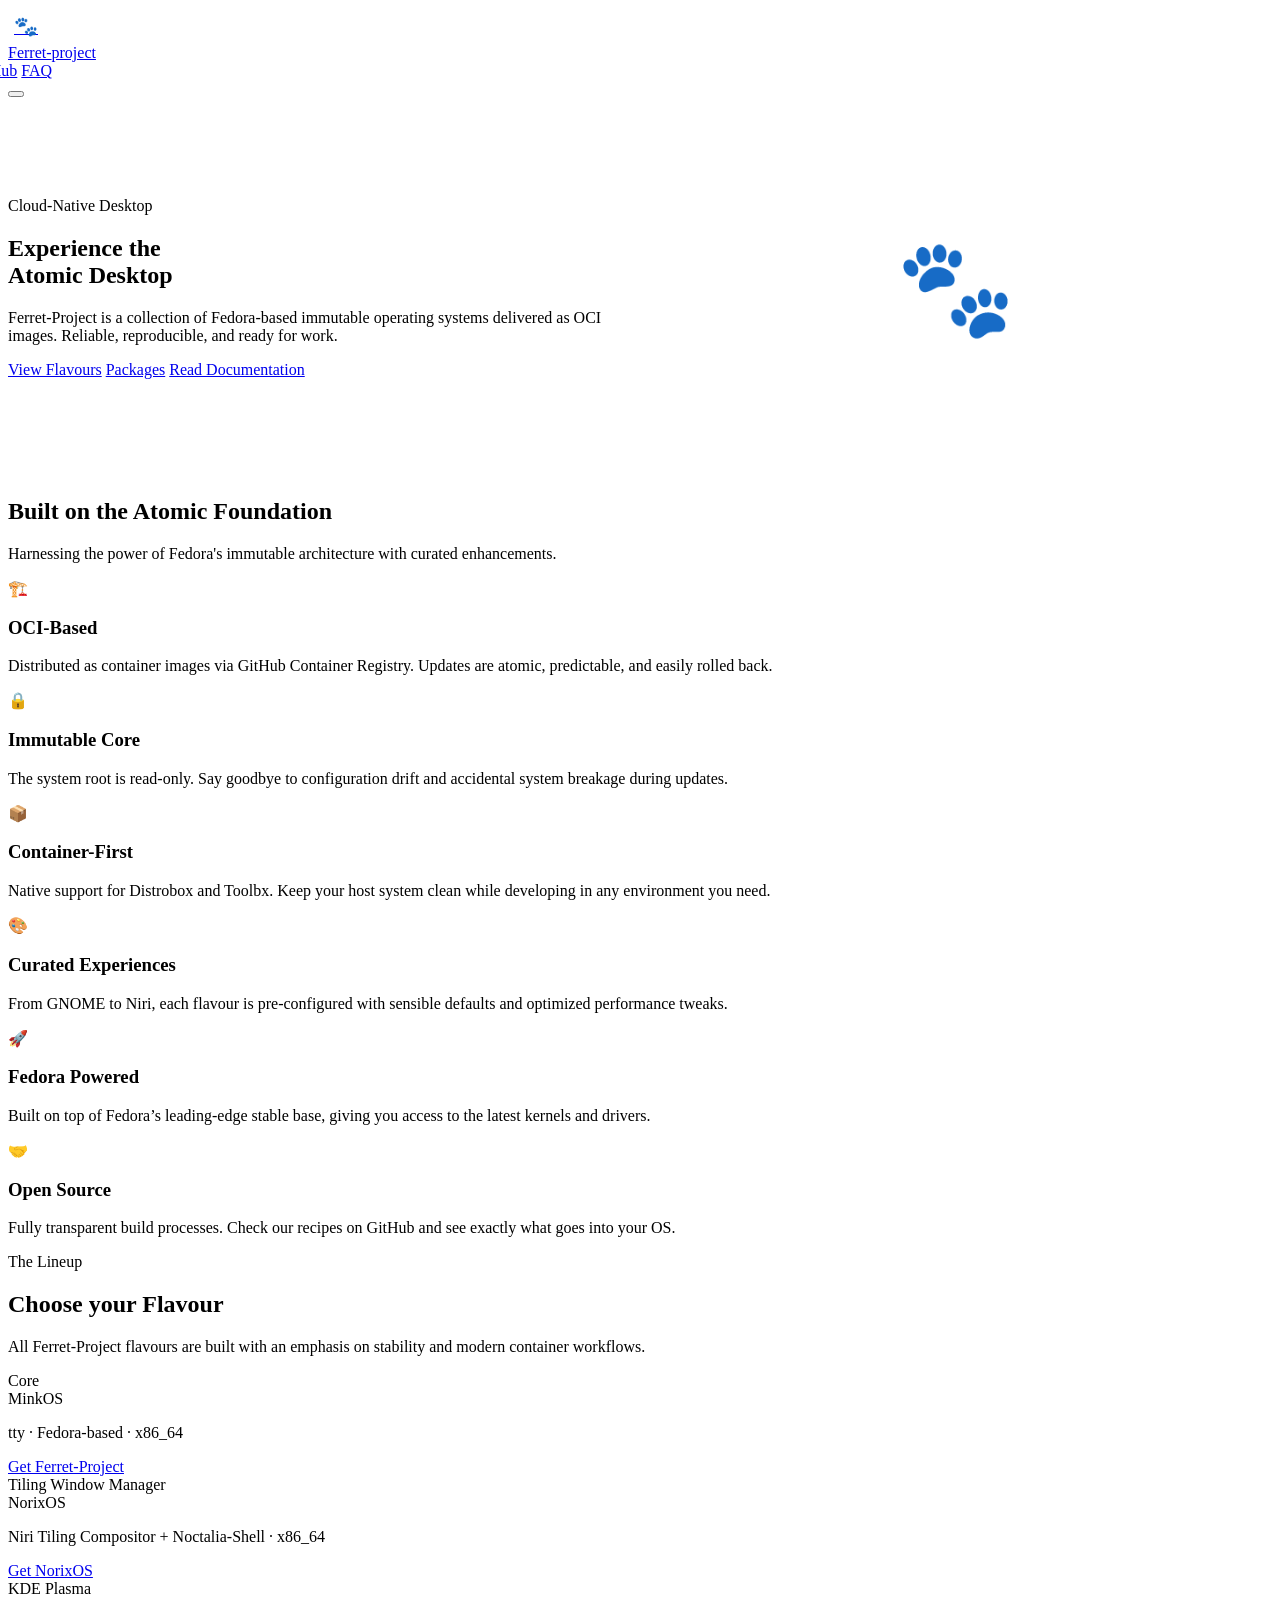
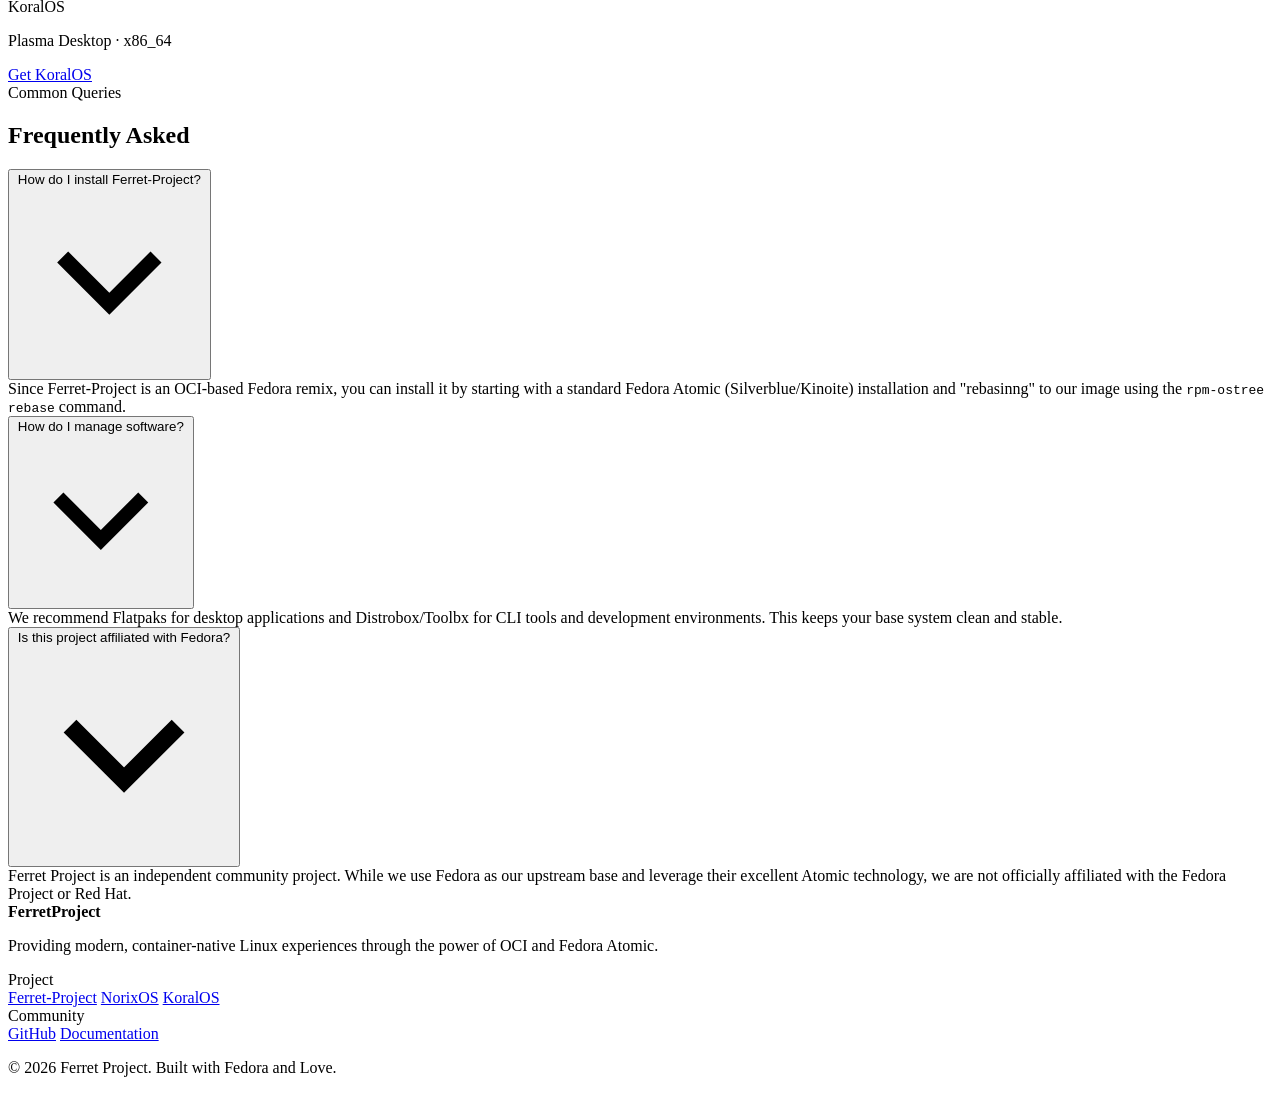
==== index.html @ 8aecdd97 "Add new HTML pages for MinkOS and NorixOS; update links in index.html" ====
<!DOCTYPE html>
<html lang="en">
<head>
<meta charset="UTF-8">
<meta name="viewport" content="width=device-width, initial-scale=1.0">
<title>Ferret-Project | The Immutable Linux Desktop</title>
<link rel="preconnect" href="https://fonts.googleapis.com">
<link rel="preconnect" href="https://fonts.gstatic.com" crossorigin>
<link href="https://fonts.googleapis.com/css2?family=Playfair+Display:ital,wght@0,700;0,900;1,700&family=Nunito:wght@300;400;500;600;700&family=JetBrains+Mono:wght@400;600&display=swap" rel="stylesheet">
<link rel="stylesheet" href="ferret.css">
<style>
  /* Demo-specific overrides */
  .demo-pill { display:inline-block; background:var(--color-accent-subtle); color:var(--color-accent); font-size:var(--font-size-xs); font-weight:700; letter-spacing:.12em; text-transform:uppercase; padding:var(--space-1) var(--space-3); border-radius:var(--radius-pill); margin-bottom:var(--space-4); }
  .ferret-emoji { font-size:2.5rem; }
  .hero__split { display:grid; grid-template-columns:1fr 1fr; gap:var(--space-12); align-items:center; }
  .hero-art { background:var(--color-bg-elevated); border:1px solid var(--color-border); border-radius:var(--radius-xl); height:380px; display:flex;align-items:center;justify-content:center;font-size:6rem; position:relative; overflow:hidden; }
  .hero-art::before { content:''; position:absolute;inset:0; background:radial-gradient(ellipse at 60% 40%, var(--color-accent-glow) 0%, transparent 70%); }
  @media(max-width:768px){ .hero__split{grid-template-columns:1fr;} .hero-art{height:200px;font-size:4rem;} }
</style>
</head>
<body class="page-body">

<!-- NAVBAR -->
<nav class="navbar" id="navbar">
  <div class="navbar__inner">
    <a href="#" class="navbar__brand">
      <div style="width:36px;height:36px;background:var(--color-accent-subtle);border:1px solid var(--color-border-strong);border-radius:var(--radius-sm);display:flex;align-items:center;justify-content:center;font-size:1.2rem;">🐾</div>
      <span class="navbar__wordmark">Ferret-<span>project</span></span>
    </a>

    <div class="navbar__nav" style="margin: 0px 0px 0px -200px">
      <a href="#" class="navbar__link navbar__link--active">Home</a>
      <a href="#features" class="navbar__link">Features</a>
      <a href="#flavours" class="navbar__link">Flavours</a>
      <a href="https://github.com/ferret-project" target="_blank" class="navbar__link">GitHub</a>
      <a href="#faq" class="navbar__link">FAQ</a>
    </div>

    <div class="navbar__actions">
      <button class="navbar__hamburger" aria-label="Menu">
        <span class="navbar__hamburger-line"></span>
        <span class="navbar__hamburger-line (text-dark)"></span>
        <span class="navbar__hamburger-line"></span>
      </button>
    </div>
  </div>
</nav>

<!-- HERO -->
<section class="hero">
  <div class="hero__bg"></div>
  <div class="container">
    <div class="hero__split">
      <div class="hero__content animate-fade-in">
        <div class="hero__eyebrow">Cloud-Native Desktop</div>
        <h1 class="hero__title">Experience the<br><span class="hero__title-accent">Atomic Desktop</span></h1>
        <p class="hero__subtitle">Ferret-Project is a collection of Fedora-based immutable operating systems delivered as OCI images. Reliable, reproducible, and ready for work.</p>
        <div class="hero__actions">
          <a href="#flavours" class="btn btn--secondary btn--lg btn--pill">View Flavours</a>
          <a href="https://ferret-project.github.io/packages.html" class="btn btn--secondary btn--lg btn--pill">Packages</a>
          <a href="https://ferret-project.github.io/" class="btn btn--secondary btn--lg btn--pill">Read Documentation</a>
        </div>
      </div>
      <div class="hero-art animate-fade-in delay-2">
        <span style="position:relative;z-index:1;">🐾</span>
      </div>
    </div>
  </div>
</section>

<!-- FEATURES -->
<section class="section features" id="features">
  <div class="container">
    <div class="section-header section-header--center section-header--narrow">
      <h2 class="section-title">Built on the Atomic Foundation</h2>
      <p class="section-description">Harnessing the power of Fedora's immutable architecture with curated enhancements.</p>
    </div>

    <div class="grid grid--3">
      <div class="feature-card">
        <div class="feature-card__icon">🏗️</div>
        <h3 class="feature-card__title">OCI-Based</h3>
        <p class="feature-card__description">Distributed as container images via GitHub Container Registry. Updates are atomic, predictable, and easily rolled back.</p>
      </div>
      <div class="feature-card">
        <div class="feature-card__icon">🔒</div>
        <h3 class="feature-card__title">Immutable Core</h3>
        <p class="feature-card__description">The system root is read-only. Say goodbye to configuration drift and accidental system breakage during updates.</p>
      </div>
      <div class="feature-card">
        <div class="feature-card__icon">📦</div>
        <h3 class="feature-card__title">Container-First</h3>
        <p class="feature-card__description">Native support for Distrobox and Toolbx. Keep your host system clean while developing in any environment you need.</p>
      </div>
      <div class="feature-card">
        <div class="feature-card__icon">🎨</div>
        <h3 class="feature-card__title">Curated Experiences</h3>
        <p class="feature-card__description">From GNOME to Niri, each flavour is pre-configured with sensible defaults and optimized performance tweaks.</p>
      </div>
      <div class="feature-card">
        <div class="feature-card__icon">🚀</div>
        <h3 class="feature-card__title">Fedora Powered</h3>
        <p class="feature-card__description">Built on top of Fedora’s leading-edge stable base, giving you access to the latest kernels and drivers.</p>
      </div>
      <div class="feature-card">
        <div class="feature-card__icon">🤝</div>
        <h3 class="feature-card__title">Open Source</h3>
        <p class="feature-card__description">Fully transparent build processes. Check our recipes on GitHub and see exactly what goes into your OS.</p>
      </div>
    </div>
  </div>
</section>

<!-- DOWNLOAD -->
<section class="section section--tinted download" id="flavours">
  <div class="container">
    <div class="section-header section-header--center">
      <span class="section-eyebrow">The Lineup</span>
      <h2 class="section-title">Choose your Flavour</h2>
      <p class="section-description" style="max-width: 120ch;">All Ferret-Project flavours are built with an emphasis on stability and modern container workflows.</p>
    </div>

    <div class="download__options">
      <div class="download-card">
        <span class="download-card__label">Core</span>
        <div class="download-card__name">MinkOS</div>
        <p class="download-card__meta">tty · Fedora-based · x86_64</p>
        <a href="./minkos.html" class="btn btn--primary btn--pill">Get Ferret-Project</a>
      </div>
      <div class="download-card">
        <span class="download-card__label">Tiling Window Manager</span>
        <div class="download-card__name">NorixOS</div>
        <p class="download-card__meta">Niri Tiling Compositor + Noctalia-Shell · x86_64</p>
        <a href="./norixos.html" class="btn btn--primary btn--pill">Get NorixOS</a>
      </div>
      <div class="download-card">
        <span class="download-card__label">KDE Plasma</span>
        <div class="download-card__name">KoralOS</div>
        <p class="download-card__meta">Plasma Desktop · x86_64</p>
        <a href="./koralos.html" class="btn btn--primary btn--pill">Get KoralOS</a>
      </div>
    </div>
  </div>
</section>

<!-- FAQ -->
<section class="section faq" id="faq">
  <div class="container">
    <div class="section-header section-header--center">
      <span class="section-eyebrow">Common Queries</span>
      <h2 class="section-title">Frequently Asked</h2>
    </div>
    <div class="faq__list">
      <div class="accordion-item accordion-item--open">
        <button class="accordion-trigger">
          How do I install Ferret-Project?
          <svg class="accordion-chevron" viewBox="0 0 24 24" fill="none" stroke="currentColor" stroke-width="2"><polyline points="6 9 12 15 18 9"/></svg>
        </button>
        <div class="accordion-content">
          <div class="accordion-body">Since Ferret-Project is an OCI-based Fedora remix, you can install it by starting with a standard Fedora Atomic (Silverblue/Kinoite) installation and "rebasinng" to our image using the <code>rpm-ostree rebase</code> command.</div>
        </div>
      </div>
      <div class="accordion-item">
        <button class="accordion-trigger">
          How do I manage software?
          <svg class="accordion-chevron" viewBox="0 0 24 24" fill="none" stroke="currentColor" stroke-width="2"><polyline points="6 9 12 15 18 9"/></svg>
        </button>
        <div class="accordion-content">
          <div class="accordion-body">We recommend Flatpaks for desktop applications and Distrobox/Toolbx for CLI tools and development environments. This keeps your base system clean and stable.</div>
        </div>
      </div>
      <div class="accordion-item">
        <button class="accordion-trigger">
          Is this project affiliated with Fedora?
          <svg class="accordion-chevron" viewBox="0 0 24 24" fill="none" stroke="currentColor" stroke-width="2"><polyline points="6 9 12 15 18 9"/></svg>
        </button>
        <div class="accordion-content">
          <div class="accordion-body">Ferret Project is an independent community project. While we use Fedora as our upstream base and leverage their excellent Atomic technology, we are not officially affiliated with the Fedora Project or Red Hat.</div>
        </div>
      </div>
    </div>
  </div>
</section>

<!-- FOOTER -->
<footer class="footer">
  <div class="container">
    <div class="footer__grid">
      <div class="footer__brand">
        <div class="navbar__wordmark" style="font-family:var(--font-display);font-size:var(--font-size-xl);font-weight:700;margin-bottom:var(--space-3);">Ferret<span style="color:var(--color-accent);">Project</span></div>
        <p>Providing modern, container-native Linux experiences through the power of OCI and Fedora Atomic.</p>
      </div>
      <div>
        <div class="footer__col-title">Project</div>
        <div class="footer__links">
          <a href="https://github.com/ferret-project/Ferret-Project" class="footer__link">Ferret-Project</a>
          <a href="https://github.com/ferret-project/norixos" class="footer__link">NorixOS</a>
          <a href="https://github.com/ferret-project/koralos" class="footer__link">KoralOS</a>
        </div>
      </div>
      <div>
        <div class="footer__col-title">Community</div>
        <div class="footer__links">
          <a href="https://github.com/ferret-project" class="footer__link">GitHub</a>
          <a href="https://ferret-project.github.io/" class="footer__link">Documentation</a>
        </div>
      </div>
    </div>

    <div class="footer__bottom">
      <p class="footer__legal">© 2026 Ferret Project. Built with Fedora and Love.</p>
    </div>
  </div>
</footer>

<script>
  //navbar button color change
  const navLinks = document.querySelectorAll('.navbar__link');
  navLinks.forEach(link => {
    link.addEventListener('click', () => {
      navLinks.forEach(l => l.classList.remove('navbar__link--active'));
      link.classList.add('navbar__link--active');
    });
  });
  // Navbar scroll effect
  const navbar = document.getElementById('navbar');
  window.addEventListener('scroll', () => {
    navbar.classList.toggle('navbar--scrolled', window.scrollY > 20);
  });

  // Accordion
  document.querySelectorAll('.accordion-trigger').forEach(trigger => {
    trigger.addEventListener('click', () => {
      const item = trigger.closest('.accordion-item');
      const isOpen = item.classList.contains('accordion-item--open');
      document.querySelectorAll('.accordion-item').forEach(i => i.classList.remove('accordion-item--open'));
      if (!isOpen) item.classList.add('accordion-item--open');
    });
  });
</script>
</body>
</html>
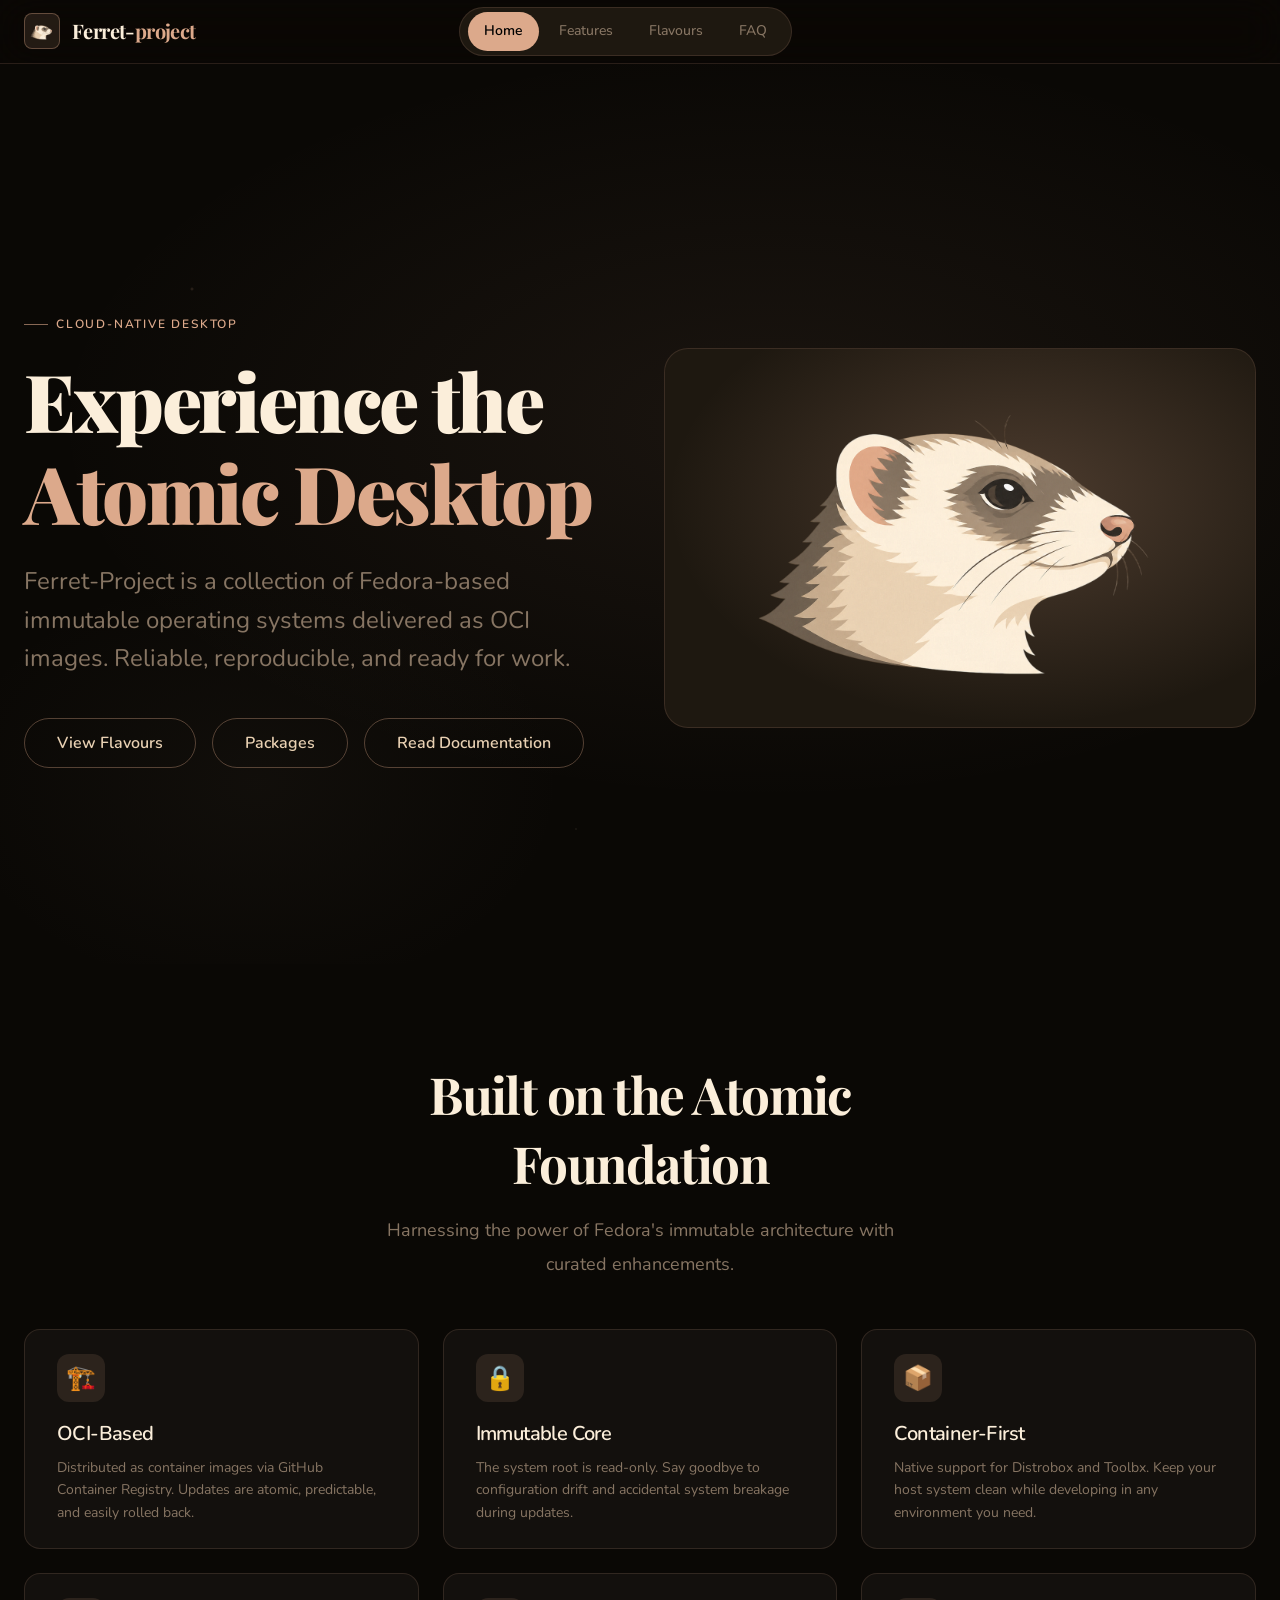
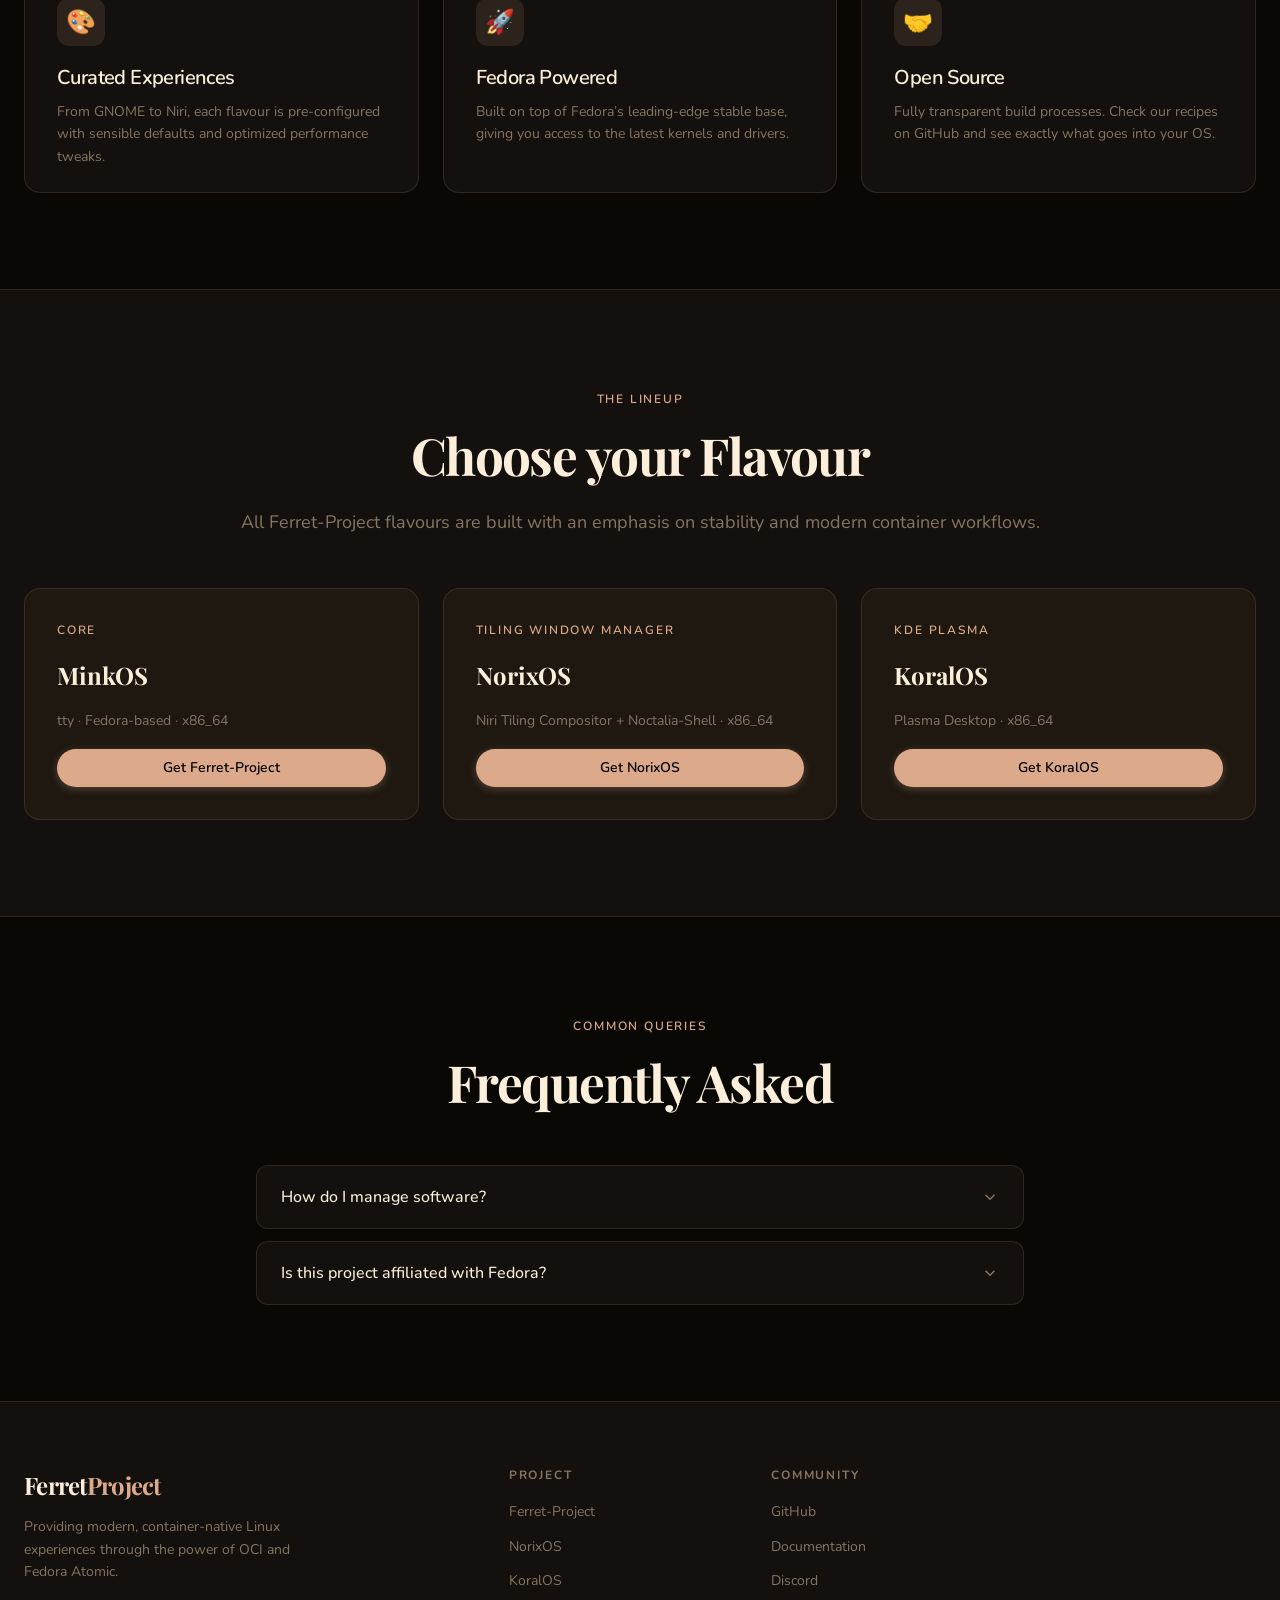
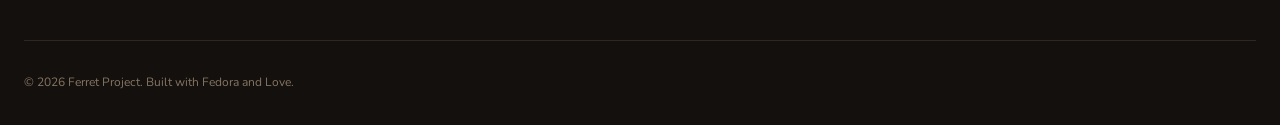
==== commit 5ffce894: "Merge pull request #12 from taktojakuba/main Rebrand to fretka theme and change file structure" ====
--- a/index.html
+++ b/index.html
@@ -3,8 +3,9 @@
 <head>
 <meta charset="UTF-8">
 <meta name="viewport" content="width=device-width, initial-scale=1.0">
-<title>Ferret-Project | The Immutable Linux Desktop</title>
+<title>Ferret-Project | The Immutable Linux Distribution</title>
 <link rel="preconnect" href="https://fonts.googleapis.com">
+<link rel="icon" href="./assets/ferret-icon.png">
 <link rel="preconnect" href="https://fonts.gstatic.com" crossorigin>
 <link href="https://fonts.googleapis.com/css2?family=Playfair+Display:ital,wght@0,700;0,900;1,700&family=Nunito:wght@300;400;500;600;700&family=JetBrains+Mono:wght@400;600&display=swap" rel="stylesheet">
 <link rel="stylesheet" href="ferret.css">
@@ -24,7 +25,7 @@
 <nav class="navbar" id="navbar">
   <div class="navbar__inner">
     <a href="#" class="navbar__brand">
-      <div style="width:36px;height:36px;background:var(--color-accent-subtle);border:1px solid var(--color-border-strong);border-radius:var(--radius-sm);display:flex;align-items:center;justify-content:center;font-size:1.2rem;">🐾</div>
+      <div style="width:36px;height:36px;background:var(--color-accent-subtle);border:1px solid var(--color-border-strong);border-radius:var(--radius-sm);display:flex;align-items:center;justify-content:center;font-size:1.2rem;"><img src="./assets/ferret-icon.png"></div>
       <span class="navbar__wordmark">Ferret-<span>project</span></span>
     </a>
 
@@ -32,7 +33,6 @@
       <a href="#" class="navbar__link navbar__link--active">Home</a>
       <a href="#features" class="navbar__link">Features</a>
       <a href="#flavours" class="navbar__link">Flavours</a>
-      <a href="https://github.com/ferret-project" target="_blank" class="navbar__link">GitHub</a>
       <a href="#faq" class="navbar__link">FAQ</a>
     </div>
 
@@ -57,12 +57,12 @@
         <p class="hero__subtitle">Ferret-Project is a collection of Fedora-based immutable operating systems delivered as OCI images. Reliable, reproducible, and ready for work.</p>
         <div class="hero__actions">
           <a href="#flavours" class="btn btn--secondary btn--lg btn--pill">View Flavours</a>
-          <a href="https://ferret-project.github.io/packages.html" class="btn btn--secondary btn--lg btn--pill">Packages</a>
+          <a href="./packages.html" class="btn btn--secondary btn--lg btn--pill">Packages</a>
           <a href="https://ferret-project.github.io/" class="btn btn--secondary btn--lg btn--pill">Read Documentation</a>
         </div>
       </div>
       <div class="hero-art animate-fade-in delay-2">
-        <span style="position:relative;z-index:1;">🐾</span>
+        <span style="position:relative;z-index:1;"><img src="./assets/ferret-icon.png"></span>
       </div>
     </div>
   </div>
@@ -151,15 +151,6 @@
       <h2 class="section-title">Frequently Asked</h2>
     </div>
     <div class="faq__list">
-      <div class="accordion-item accordion-item--open">
-        <button class="accordion-trigger">
-          How do I install Ferret-Project?
-          <svg class="accordion-chevron" viewBox="0 0 24 24" fill="none" stroke="currentColor" stroke-width="2"><polyline points="6 9 12 15 18 9"/></svg>
-        </button>
-        <div class="accordion-content">
-          <div class="accordion-body">Since Ferret-Project is an OCI-based Fedora remix, you can install it by starting with a standard Fedora Atomic (Silverblue/Kinoite) installation and "rebasinng" to our image using the <code>rpm-ostree rebase</code> command.</div>
-        </div>
-      </div>
       <div class="accordion-item">
         <button class="accordion-trigger">
           How do I manage software?
@@ -203,6 +194,7 @@
         <div class="footer__links">
           <a href="https://github.com/ferret-project" class="footer__link">GitHub</a>
           <a href="https://ferret-project.github.io/" class="footer__link">Documentation</a>
+          <a href="https://discord.gg/PDUjxeUV3J" class="footer__link">Discord</a>
         </div>
       </div>
     </div>
--- a/ferret.css
+++ b/ferret.css
@@ -0,0 +1,1676 @@
+/* ============================================================
+   FERRET PROJECT — Design System CSS
+   Inspired by GNOME Adwaita + Material Design
+   Ferret-themed Linux distro website stylesheet
+   ============================================================ */
+
+/* ============================================================
+   1. CSS CUSTOM PROPERTIES (DESIGN TOKENS)
+   ============================================================ */
+
+:root {
+  /* --- Color Palette --- */
+  --color-fur-dark:       #DCA98B;   /* warm tan — primary accent */
+  --color-midnight:       #000000;   /* pure black — deep bg */
+  --color-pelt:           #877563;   /* mid brown — secondary text / muted */
+  --color-fur-light:      #E9D1B3;   /* pale cream — surface highlight */
+  --color-cream:          #FBEEDA;   /* near-white — lightest bg / text on dark */
+
+  /* Semantic color mapping */
+  --color-bg-base:        #0a0805;   /* slightly off-black for warmer feel */
+  --color-bg-surface:     #13100d;   /* card / panel background */
+  --color-bg-elevated:    #1e1810;   /* elevated components */
+  --color-bg-overlay:     rgba(220, 169, 139, 0.06); /* subtle tinted overlay */
+
+  --color-border:         rgba(220, 169, 139, 0.15);
+  --color-border-strong:  rgba(220, 169, 139, 0.35);
+  --color-border-focus:   var(--color-fur-dark);
+
+  --color-text-primary:   var(--color-cream);
+  --color-text-secondary: var(--color-fur-light);
+  --color-text-muted:     var(--color-pelt);
+  --color-text-accent:    var(--color-fur-dark);
+  --color-text-on-accent: var(--color-midnight);
+
+  --color-accent:         var(--color-fur-dark);
+  --color-accent-hover:   #e8b896;
+  --color-accent-active:  #c8946f;
+  --color-accent-subtle:  rgba(220, 169, 139, 0.12);
+  --color-accent-glow:    rgba(220, 169, 139, 0.25);
+
+  --color-success:        #7ecb8f;
+  --color-warning:        #e5b55a;
+  --color-error:          #e57373;
+  --color-info:           #7eb5e5;
+
+  /* --- Typography --- */
+  --font-display:   'Playfair Display', 'Georgia', serif;
+  --font-body:      'Nunito', 'Segoe UI', sans-serif;
+  --font-mono:      'JetBrains Mono', 'Fira Code', 'Cascadia Code', monospace;
+  --font-ui:        'Nunito', 'Segoe UI', sans-serif;
+
+  --font-size-xs:   0.75rem;    /* 12px */
+  --font-size-sm:   0.875rem;   /* 14px */
+  --font-size-base: 1rem;       /* 16px */
+  --font-size-md:   1.125rem;   /* 18px */
+  --font-size-lg:   1.25rem;    /* 20px */
+  --font-size-xl:   1.5rem;     /* 24px */
+  --font-size-2xl:  2rem;       /* 32px */
+  --font-size-3xl:  2.75rem;    /* 44px */
+  --font-size-4xl:  3.75rem;    /* 60px */
+  --font-size-5xl:  5rem;       /* 80px */
+
+  --font-weight-light:   300;
+  --font-weight-regular: 400;
+  --font-weight-medium:  500;
+  --font-weight-semibold:600;
+  --font-weight-bold:    700;
+  --font-weight-black:   900;
+
+  --line-height-tight:  1.15;
+  --line-height-snug:   1.35;
+  --line-height-base:   1.6;
+  --line-height-loose:  1.85;
+
+  --letter-spacing-tight: -0.03em;
+  --letter-spacing-base:   0em;
+  --letter-spacing-wide:   0.05em;
+  --letter-spacing-wider:  0.1em;
+  --letter-spacing-caps:   0.15em;
+
+  /* --- Border Radius --- */
+  --radius-none:   0px;
+  --radius-xs:     4px;
+  --radius-sm:     8px;
+  --radius-md:     12px;
+  --radius-lg:     16px;
+  --radius-xl:     24px;
+  --radius-2xl:    32px;
+  --radius-pill:   9999px;
+  --radius-circle: 50%;
+
+  /* Adwaita-inspired component radius */
+  --radius-card:    var(--radius-lg);
+  --radius-button:  var(--radius-md);
+  --radius-input:   var(--radius-md);
+  --radius-badge:   var(--radius-pill);
+  --radius-chip:    var(--radius-sm);
+  --radius-dialog:  var(--radius-xl);
+  --radius-tooltip: var(--radius-sm);
+
+  /* --- Spacing Scale --- */
+  --space-1:   0.25rem;   /* 4px */
+  --space-2:   0.5rem;    /* 8px */
+  --space-3:   0.75rem;   /* 12px */
+  --space-4:   1rem;      /* 16px */
+  --space-5:   1.25rem;   /* 20px */
+  --space-6:   1.5rem;    /* 24px */
+  --space-8:   2rem;      /* 32px */
+  --space-10:  2.5rem;    /* 40px */
+  --space-12:  3rem;      /* 48px */
+  --space-16:  4rem;      /* 64px */
+  --space-20:  5rem;      /* 80px */
+  --space-24:  6rem;      /* 96px */
+  --space-32:  8rem;      /* 128px */
+  --space-40: 10rem;      /* 160px */
+
+  /* --- Shadows (Material-ish, warm-tinted) --- */
+  --shadow-sm:   0 1px 3px rgba(0,0,0,0.4), 0 1px 2px rgba(0,0,0,0.3);
+  --shadow-md:   0 4px 12px rgba(0,0,0,0.5), 0 2px 4px rgba(0,0,0,0.3);
+  --shadow-lg:   0 8px 24px rgba(0,0,0,0.6), 0 4px 8px rgba(0,0,0,0.3);
+  --shadow-xl:   0 16px 48px rgba(0,0,0,0.7), 0 8px 16px rgba(0,0,0,0.4);
+  --shadow-glow: 0 0 24px var(--color-accent-glow), 0 0 8px rgba(220,169,139,0.15);
+  --shadow-card: 0 2px 8px rgba(0,0,0,0.4), 0 0 0 1px var(--color-border);
+
+  /* --- Transitions --- */
+  --transition-fast:   100ms ease;
+  --transition-base:   200ms ease;
+  --transition-slow:   350ms ease;
+  --transition-spring: 400ms cubic-bezier(0.34, 1.56, 0.64, 1);
+
+  /* --- Layout --- */
+  --container-xs:   480px;
+  --container-sm:   640px;
+  --container-md:   768px;
+  --container-lg:   1024px;
+  --container-xl:   1280px;
+  --container-2xl:  1440px;
+  --container-full: 100%;
+
+  --nav-height:     64px;
+  --sidebar-width:  260px;
+  --section-gap:    var(--space-24);
+  --content-gap:    var(--space-16);
+
+  /* --- Z-index layers --- */
+  --z-below:    -1;
+  --z-base:      0;
+  --z-raised:    10;
+  --z-dropdown:  100;
+  --z-sticky:    200;
+  --z-overlay:   300;
+  --z-modal:     400;
+  --z-toast:     500;
+  --z-tooltip:   600;
+}
+
+
+/* ============================================================
+   2. RESET & BASE
+   ============================================================ */
+
+*, *::before, *::after {
+  box-sizing: border-box;
+  margin: 0;
+  padding: 0;
+}
+
+html {
+  scroll-behavior: smooth;
+  font-size: 16px;
+  -webkit-text-size-adjust: 100%;
+}
+
+body {
+  font-family: var(--font-body);
+  font-size: var(--font-size-base);
+  font-weight: var(--font-weight-regular);
+  line-height: var(--line-height-base);
+  color: var(--color-text-primary);
+  background-color: var(--color-bg-base);
+  -webkit-font-smoothing: antialiased;
+  -moz-osx-font-smoothing: grayscale;
+  overflow-x: hidden;
+}
+
+img, video, svg {
+  display: block;
+  max-width: 100%;
+}
+
+a {
+  color: var(--color-accent);
+  text-decoration: none;
+  transition: color var(--transition-base);
+}
+a:hover { color: var(--color-accent-hover); }
+
+button, input, select, textarea {
+  font-family: inherit;
+  font-size: inherit;
+}
+
+ul, ol { list-style: none; }
+
+h1, h2, h3, h4, h5, h6 {
+  font-family: var(--font-display);
+  font-weight: var(--font-weight-bold);
+  line-height: var(--line-height-tight);
+  letter-spacing: var(--letter-spacing-tight);
+  color: var(--color-text-primary);
+}
+
+code, pre, kbd, samp {
+  font-family: var(--font-mono);
+}
+
+::selection {
+  background: var(--color-accent-subtle);
+  color: var(--color-fur-light);
+}
+
+:focus-visible {
+  outline: 2px solid var(--color-border-focus);
+  outline-offset: 3px;
+  border-radius: var(--radius-xs);
+}
+
+
+/* ============================================================
+   3. LAYOUT — CONTAINER & GRID
+   ============================================================ */
+
+/* Container */
+.container {
+  width: 100%;
+  max-width: var(--container-xl);
+  margin-inline: auto;
+  padding-inline: var(--space-6);
+}
+.container--sm  { max-width: var(--container-sm); }
+.container--md  { max-width: var(--container-md); }
+.container--lg  { max-width: var(--container-lg); }
+.container--2xl { max-width: var(--container-2xl); }
+.container--full { max-width: var(--container-full); }
+
+/* Grid utility */
+.grid {
+  display: grid;
+  gap: var(--space-6);
+}
+.grid--2 { grid-template-columns: repeat(2, 1fr); }
+.grid--3 { grid-template-columns: repeat(3, 1fr); }
+.grid--4 { grid-template-columns: repeat(4, 1fr); }
+.grid--auto-sm { grid-template-columns: repeat(auto-fill, minmax(240px, 1fr)); }
+.grid--auto-md { grid-template-columns: repeat(auto-fill, minmax(320px, 1fr)); }
+.grid--auto-lg { grid-template-columns: repeat(auto-fill, minmax(400px, 1fr)); }
+
+/* Flex utility */
+.flex         { display: flex; }
+.flex--center { display: flex; align-items: center; justify-content: center; }
+.flex--between{ display: flex; align-items: center; justify-content: space-between; }
+.flex--col    { display: flex; flex-direction: column; }
+.flex--gap    { gap: var(--space-4); }
+.flex--wrap   { flex-wrap: wrap; }
+
+
+/* ============================================================
+   4. NAVIGATION BAR
+   Adwaita-style: clean, translucent, pill-nav
+   ============================================================ */
+
+.navbar {
+  position: fixed;
+  top: 0;
+  left: 0;
+  right: 0;
+  z-index: var(--z-sticky);
+  height: var(--nav-height);
+
+  display: flex;
+  align-items: center;
+
+  background: rgba(10, 8, 5, 0.72);
+  backdrop-filter: blur(20px) saturate(160%);
+  -webkit-backdrop-filter: blur(20px) saturate(160%);
+  border-bottom: 1px solid var(--color-border);
+
+  transition: background var(--transition-slow), box-shadow var(--transition-slow);
+}
+
+.navbar--scrolled {
+  background: rgba(10, 8, 5, 0.92);
+  box-shadow: var(--shadow-md);
+}
+
+.navbar__inner {
+  width: 100%;
+  max-width: var(--container-xl);
+  margin-inline: auto;
+  padding-inline: var(--space-6);
+  display: flex;
+  align-items: center;
+  justify-content: space-between;
+  gap: var(--space-6);
+}
+
+/* Logo / Wordmark */
+.navbar__brand {
+  display: flex;
+  align-items: center;
+  gap: var(--space-3);
+  text-decoration: none;
+  flex-shrink: 0;
+}
+
+.navbar__logo {
+  width: 36px;
+  height: 36px;
+  border-radius: var(--radius-sm);
+  object-fit: contain;
+}
+
+.navbar__wordmark {
+  font-family: var(--font-display);
+  font-size: var(--font-size-lg);
+  font-weight: var(--font-weight-bold);
+  color: var(--color-text-primary);
+  letter-spacing: var(--letter-spacing-tight);
+  transition: color var(--transition-base);
+}
+.navbar__wordmark span {
+  color: var(--color-accent);
+}
+.navbar__brand:hover .navbar__wordmark {
+  color: var(--color-fur-light);
+}
+
+/* Navigation links — pill cluster (Adwaita-inspired) */
+.navbar__nav {
+  display: flex;
+  align-items: center;
+  gap: var(--space-1);
+
+  background: var(--color-bg-elevated);
+  border: 1px solid var(--color-border);
+  border-radius: var(--radius-pill);
+  padding: var(--space-1) var(--space-2);
+}
+
+.navbar__link {
+  font-family: var(--font-ui);
+  font-size: var(--font-size-sm);
+  font-weight: var(--font-weight-medium);
+  color: var(--color-text-muted);
+  text-decoration: none;
+  padding: var(--space-2) var(--space-4);
+  border-radius: var(--radius-pill);
+  transition: color var(--transition-base), background var(--transition-base);
+  white-space: nowrap;
+}
+
+.navbar__link:hover {
+  color: var(--color-text-secondary);
+  background: var(--color-bg-overlay);
+}
+
+.navbar__link--active,
+.navbar__link[aria-current="page"] {
+  color: var(--color-text-on-accent);
+  background: var(--color-accent);
+  font-weight: var(--font-weight-semibold);
+}
+.navbar__link--active:hover {
+  background: var(--color-accent-hover);
+  color: var(--color-midnight);
+}
+
+/* Navbar actions */
+.navbar__actions {
+  display: flex;
+  align-items: center;
+  gap: var(--space-3);
+  flex-shrink: 0;
+}
+
+/* Mobile hamburger */
+.navbar__hamburger {
+  display: none;
+  flex-direction: column;
+  gap: 5px;
+  cursor: pointer;
+  padding: var(--space-2);
+  border-radius: var(--radius-sm);
+  background: transparent;
+  border: none;
+  transition: background var(--transition-base);
+}
+.navbar__hamburger:hover { background: var(--color-bg-overlay); }
+
+.navbar__hamburger-line {
+  width: 22px;
+  height: 2px;
+  background: var(--color-text-secondary);
+  border-radius: var(--radius-pill);
+  transition: transform var(--transition-base), opacity var(--transition-base);
+}
+
+/* Mobile nav drawer */
+.navbar__drawer {
+  display: none;
+  position: fixed;
+  top: var(--nav-height);
+  left: 0;
+  right: 0;
+  background: rgba(13, 10, 7, 0.97);
+  backdrop-filter: blur(20px);
+  border-bottom: 1px solid var(--color-border);
+  padding: var(--space-4) var(--space-6);
+  flex-direction: column;
+  gap: var(--space-2);
+  z-index: var(--z-dropdown);
+}
+.navbar__drawer--open { display: flex; }
+
+.navbar__drawer-link {
+  font-size: var(--font-size-base);
+  font-weight: var(--font-weight-medium);
+  color: var(--color-text-muted);
+  padding: var(--space-3) var(--space-4);
+  border-radius: var(--radius-md);
+  transition: color var(--transition-base), background var(--transition-base);
+}
+.navbar__drawer-link:hover {
+  color: var(--color-text-primary);
+  background: var(--color-bg-overlay);
+}
+
+
+/* ============================================================
+   5. SECTIONS — PAGE STRUCTURE
+   ============================================================ */
+
+/* Body offset for fixed nav */
+.page-body {
+  padding-top: var(--nav-height);
+}
+
+/* Generic section base */
+.section {
+  padding-block: var(--section-gap);
+}
+.section--sm { padding-block: var(--space-12); }
+.section--lg { padding-block: var(--space-32); }
+.section--xl { padding-block: var(--space-40); }
+
+/* Section with subtle tint */
+.section--tinted {
+  background: var(--color-bg-surface);
+  border-top: 1px solid var(--color-border);
+  border-bottom: 1px solid var(--color-border);
+}
+
+/* Section with gradient */
+.section--gradient {
+  background: linear-gradient(
+    180deg,
+    var(--color-bg-base) 0%,
+    var(--color-bg-surface) 50%,
+    var(--color-bg-base) 100%
+  );
+}
+
+/* --- HERO SECTION --- */
+.hero {
+  position: relative;
+  min-height: 100svh;
+  display: flex;
+  align-items: center;
+  overflow: hidden;
+  padding-block: var(--space-32) var(--space-20);
+}
+
+.hero__bg {
+  position: absolute;
+  inset: 0;
+  z-index: var(--z-below);
+  background:
+    radial-gradient(ellipse 80% 60% at 60% 40%, rgba(220,169,139,0.08) 0%, transparent 70%),
+    radial-gradient(ellipse 40% 40% at 20% 80%, rgba(135,117,99,0.06) 0%, transparent 60%),
+    var(--color-bg-base);
+}
+
+/* Decorative ferret pawprint scatter (use with ::before/::after or JS) */
+.hero__bg::after {
+  content: '';
+  position: absolute;
+  inset: 0;
+  background-image:
+    radial-gradient(circle 2px at 15% 25%, rgba(220,169,139,0.2) 0%, transparent 100%),
+    radial-gradient(circle 1px at 75% 65%, rgba(220,169,139,0.15) 0%, transparent 100%),
+    radial-gradient(circle 1.5px at 45% 85%, rgba(135,117,99,0.2) 0%, transparent 100%);
+  pointer-events: none;
+}
+
+.hero__content {
+  position: relative;
+  z-index: var(--z-base);
+}
+
+.hero__eyebrow {
+  display: inline-flex;
+  align-items: center;
+  gap: var(--space-2);
+  font-family: var(--font-ui);
+  font-size: var(--font-size-xs);
+  font-weight: var(--font-weight-semibold);
+  letter-spacing: var(--letter-spacing-caps);
+  text-transform: uppercase;
+  color: var(--color-accent);
+  margin-bottom: var(--space-5);
+}
+
+.hero__eyebrow::before {
+  content: '';
+  display: block;
+  width: 24px;
+  height: 1px;
+  background: var(--color-accent);
+  opacity: 0.6;
+}
+
+.hero__title {
+  font-size: clamp(var(--font-size-3xl), 7vw, var(--font-size-5xl));
+  font-weight: var(--font-weight-black);
+  line-height: var(--line-height-tight);
+  letter-spacing: var(--letter-spacing-tight);
+  margin-bottom: var(--space-6);
+}
+
+.hero__title-accent { color: var(--color-accent); }
+
+.hero__subtitle {
+  font-size: clamp(var(--font-size-md), 2vw, var(--font-size-xl));
+  color: var(--color-text-muted);
+  line-height: var(--line-height-base);
+  max-width: 56ch;
+  margin-bottom: var(--space-10);
+}
+
+.hero__actions {
+  display: flex;
+  align-items: center;
+  gap: var(--space-4);
+  flex-wrap: wrap;
+}
+
+.hero__image-wrap {
+  position: relative;
+}
+
+.hero__image-wrap::after {
+  content: '';
+  position: absolute;
+  inset: -2px;
+  border-radius: var(--radius-xl);
+  background: linear-gradient(135deg, var(--color-accent-glow), transparent 60%);
+  z-index: var(--z-below);
+  filter: blur(24px);
+}
+
+/* --- FEATURES SECTION --- */
+.features {
+  padding-block: var(--section-gap);
+}
+
+.features__header {
+  text-align: center;
+  margin-bottom: var(--space-16);
+  max-width: 60ch;
+  margin-inline: auto;
+}
+
+/* --- ABOUT / INTRO SECTION --- */
+.about {
+  padding-block: var(--section-gap);
+}
+
+.about__split {
+  display: grid;
+  grid-template-columns: 1fr 1fr;
+  gap: var(--space-16);
+  align-items: center;
+}
+
+/* --- DOWNLOAD SECTION --- */
+.download {
+  padding-block: var(--section-gap);
+  text-align: center;
+}
+
+.download__options-packages {
+  display: grid;
+  grid-template-columns: repeat(2, 1fr);
+  gap: var(--space-3);
+  margin-top: var(--space-10);
+}
+.download__options {
+  display: grid;
+  grid-template-columns: repeat(auto-fit, minmax(240px, 1fr));
+  gap: var(--space-6);
+  margin-top: var(--space-10);
+}
+
+/* --- SHOWCASE / SCREENSHOTS SECTION --- */
+.showcase {
+  padding-block: var(--section-gap);
+  overflow: hidden;
+}
+
+.showcase__track {
+  display: flex;
+  gap: var(--space-6);
+  overflow-x: auto;
+  padding-bottom: var(--space-4);
+  scrollbar-width: thin;
+  scrollbar-color: var(--color-border) transparent;
+  scroll-snap-type: x mandatory;
+}
+.showcase__track::-webkit-scrollbar { height: 4px; }
+.showcase__track::-webkit-scrollbar-track { background: transparent; }
+.showcase__track::-webkit-scrollbar-thumb { background: var(--color-border); border-radius: var(--radius-pill); }
+
+.showcase__item {
+  flex: 0 0 auto;
+  width: min(520px, 80vw);
+  scroll-snap-align: start;
+}
+
+/* --- COMMUNITY SECTION --- */
+.community {
+  padding-block: var(--section-gap);
+  background: var(--color-bg-surface);
+  border-top: 1px solid var(--color-border);
+  border-bottom: 1px solid var(--color-border);
+}
+
+/* --- CHANGELOG / NEWS SECTION --- */
+.changelog {
+  padding-block: var(--section-gap);
+}
+
+.changelog__list {
+  display: flex;
+  flex-direction: column;
+  gap: var(--space-4);
+  max-width: var(--container-md);
+}
+
+/* --- FAQ SECTION --- */
+.faq {
+  padding-block: var(--section-gap);
+}
+
+.faq__list {
+  max-width: var(--container-md);
+  margin-inline: auto;
+  display: flex;
+  flex-direction: column;
+  gap: var(--space-3);
+}
+
+/* --- SPONSORS / THANKS SECTION --- */
+.sponsors {
+  padding-block: var(--space-16);
+  text-align: center;
+}
+
+.sponsors__grid {
+  display: flex;
+  align-items: center;
+  justify-content: center;
+  gap: var(--space-8);
+  flex-wrap: wrap;
+  margin-top: var(--space-8);
+  opacity: 0.6;
+  filter: grayscale(0.4);
+  transition: opacity var(--transition-base), filter var(--transition-base);
+}
+.sponsors__grid:hover {
+  opacity: 0.9;
+  filter: grayscale(0);
+}
+
+
+/* ============================================================
+   6. SECTION HEADERS (reusable)
+   ============================================================ */
+
+.section-header {
+  margin-bottom: var(--space-12);
+}
+.section-header--center { text-align: center; margin-inline: auto; }
+.section-header--narrow { max-width: 56ch; }
+
+.section-eyebrow {
+  display: inline-block;
+  font-family: var(--font-ui);
+  font-size: var(--font-size-xs);
+  font-weight: var(--font-weight-semibold);
+  letter-spacing: var(--letter-spacing-caps);
+  text-transform: uppercase;
+  color: var(--color-accent);
+  margin-bottom: var(--space-3);
+}
+
+.section-title {
+  font-size: clamp(var(--font-size-2xl), 4vw, var(--font-size-4xl));
+  font-weight: var(--font-weight-bold);
+  line-height: var(--line-height-snug);
+  letter-spacing: var(--letter-spacing-tight);
+  margin-bottom: var(--space-4);
+}
+
+.section-description {
+  font-size: var(--font-size-md);
+  color: var(--color-text-muted);
+  line-height: var(--line-height-loose);
+  max-width: 60ch;
+}
+
+
+/* ============================================================
+   7. CARDS
+   Adwaita-inspired: rounded, warm border, subtle glass
+   ============================================================ */
+
+.card {
+  background: var(--color-bg-surface);
+  border: 1px solid var(--color-border);
+  border-radius: var(--radius-card);
+  padding: var(--space-6);
+  box-shadow: var(--shadow-card);
+  transition: border-color var(--transition-base), transform var(--transition-base), box-shadow var(--transition-base);
+}
+
+.card:hover {
+  border-color: var(--color-border-strong);
+  transform: translateY(-2px);
+  box-shadow: var(--shadow-lg);
+}
+
+/* Card variants */
+.card--flat {
+  box-shadow: none;
+  background: var(--color-bg-elevated);
+}
+
+.card--glass {
+  background: rgba(30, 24, 16, 0.5);
+  backdrop-filter: blur(12px);
+  -webkit-backdrop-filter: blur(12px);
+}
+
+.card--accent {
+  border-color: var(--color-border-strong);
+  background: linear-gradient(135deg, var(--color-bg-elevated) 0%, rgba(220,169,139,0.05) 100%);
+}
+
+.card--accent:hover {
+  border-color: var(--color-accent);
+  box-shadow: var(--shadow-lg), 0 0 0 1px var(--color-accent-subtle);
+}
+
+/* Feature card */
+.feature-card {
+  background: var(--color-bg-surface);
+  border: 1px solid var(--color-border);
+  border-radius: var(--radius-card);
+  padding: var(--space-6) var(--space-8);
+  transition: border-color var(--transition-base), box-shadow var(--transition-base);
+}
+.feature-card:hover {
+  border-color: var(--color-accent);
+  box-shadow: var(--shadow-glow);
+}
+
+.feature-card__icon {
+  width: 48px;
+  height: 48px;
+  border-radius: var(--radius-md);
+  background: var(--color-accent-subtle);
+  display: flex;
+  align-items: center;
+  justify-content: center;
+  margin-bottom: var(--space-5);
+  font-size: 1.5rem;
+}
+
+.feature-card__title {
+  font-size: var(--font-size-lg);
+  font-weight: var(--font-weight-semibold);
+  color: var(--color-text-primary);
+  margin-bottom: var(--space-3);
+  font-family: var(--font-ui);
+}
+
+.feature-card__description {
+  font-size: var(--font-size-sm);
+  color: var(--color-text-muted);
+  line-height: var(--line-height-base);
+}
+
+/* Download card */
+.download-card {
+  background: var(--color-bg-elevated);
+  border: 1px solid var(--color-border);
+  border-radius: var(--radius-card);
+  padding: var(--space-8);
+  display: flex;
+  flex-direction: column;
+  gap: var(--space-4);
+  text-align: left;
+  transition: border-color var(--transition-base), box-shadow var(--transition-base);
+}
+.download-card:hover {
+  border-color: var(--color-accent);
+  box-shadow: var(--shadow-glow);
+}
+
+/* Compact card variant for packages */
+.download__options-packages .download-card {
+  padding: var(--space-3) var(--space-4);
+  gap: var(--space-2);
+}
+
+.download__options-packages .download-card__header {
+  display: flex;
+  flex-wrap: wrap;
+  align-items: center;
+  gap: var(--space-2);
+  font-size: var(--font-size-sm);
+}
+
+.download__options-packages .download-card__name {
+  font-size: var(--font-size-base);
+  font-weight: var(--font-weight-semibold);
+}
+
+.download__options-packages .download-card__arch {
+  font-size: var(--font-size-xs);
+  padding: var(--space-1) var(--space-2);
+  border-radius: var(--radius-sm);
+  background: var(--color-accent-subtle);
+  color: var(--color-accent);
+}
+
+.download__options-packages .download-card__item {
+  font-size: var(--font-size-xs);
+  color: var(--color-text-muted);
+  display: inline-flex;
+  align-items: center;
+  gap: var(--space-1);
+}
+
+.download__options-packages .download-card__summary {
+  font-size: var(--font-size-xs);
+  color: var(--color-text-muted);
+  line-height: var(--line-height-snug);
+  display: -webkit-box;
+  -webkit-line-clamp: 2;
+  -webkit-box-orient: vertical;
+  overflow: hidden;
+}
+
+.download__options-packages .download-card__btn {
+  align-self: center;
+  padding: var(--space-1) var(--space-2);
+  font-size: var(--font-size-xs);
+  border-radius: var(--radius-sm);
+  display: inline-flex;
+  align-items: center;
+  gap: var(--space-1);
+}
+
+.download-card__btn-content {
+  display: inline-flex;
+  align-items: center;
+  gap: var(--space-1);
+}
+
+.download__options-packages .download-card__content {
+  display: flex;
+  align-items: center;
+  justify-content: space-between;
+  gap: var(--space-2);
+}
+
+.download-card__label {
+  font-size: var(--font-size-xs);
+  font-weight: var(--font-weight-semibold);
+  letter-spacing: var(--letter-spacing-caps);
+  text-transform: uppercase;
+  color: var(--color-accent);
+}
+
+.download-card__name {
+  font-size: var(--font-size-xl);
+  font-weight: var(--font-weight-bold);
+  font-family: var(--font-display);
+}
+
+.download-card__meta {
+  font-size: var(--font-size-sm);
+  color: var(--color-text-muted);
+}
+
+/* Screenshot card */
+.screenshot-card {
+  border-radius: var(--radius-lg);
+  overflow: hidden;
+  border: 1px solid var(--color-border);
+  box-shadow: var(--shadow-lg);
+  transition: transform var(--transition-slow), box-shadow var(--transition-slow);
+}
+.screenshot-card:hover {
+  transform: scale(1.02) translateY(-4px);
+  box-shadow: var(--shadow-xl), var(--shadow-glow);
+}
+
+.screenshot-card img {
+  width: 100%;
+  height: auto;
+  display: block;
+}
+
+/* Changelog entry card */
+.changelog-card {
+  background: var(--color-bg-surface);
+  border: 1px solid var(--color-border);
+  border-left: 3px solid var(--color-accent);
+  border-radius: var(--radius-md);
+  padding: var(--space-5) var(--space-6);
+  display: flex;
+  flex-direction: column;
+  gap: var(--space-2);
+}
+
+.changelog-card__version {
+  font-family: var(--font-mono);
+  font-size: var(--font-size-sm);
+  color: var(--color-accent);
+  font-weight: var(--font-weight-semibold);
+}
+
+.changelog-card__date {
+  font-size: var(--font-size-xs);
+  color: var(--color-text-muted);
+}
+
+.changelog-card__title {
+  font-size: var(--font-size-base);
+  font-weight: var(--font-weight-semibold);
+  font-family: var(--font-ui);
+}
+
+/* Stat / metric card */
+.stat-card {
+  background: var(--color-bg-elevated);
+  border: 1px solid var(--color-border);
+  border-radius: var(--radius-card);
+  padding: var(--space-6);
+  text-align: center;
+}
+
+.stat-card__number {
+  font-family: var(--font-display);
+  font-size: var(--font-size-4xl);
+  font-weight: var(--font-weight-black);
+  color: var(--color-accent);
+  line-height: 1;
+  margin-bottom: var(--space-2);
+}
+
+.stat-card__label {
+  font-size: var(--font-size-sm);
+  color: var(--color-text-muted);
+  font-weight: var(--font-weight-medium);
+}
+
+
+/* ============================================================
+   8. BUTTONS
+   Adwaita + Material blend: rounded, elevated, haptic feel
+   ============================================================ */
+
+.btn {
+  display: inline-flex;
+  align-items: center;
+  justify-content: center;
+  gap: var(--space-2);
+  font-family: var(--font-ui);
+  font-size: var(--font-size-sm);
+  font-weight: var(--font-weight-semibold);
+  line-height: 1;
+  white-space: nowrap;
+  cursor: pointer;
+  border: none;
+  outline: none;
+  text-decoration: none;
+  border-radius: var(--radius-button);
+  padding: var(--space-3) var(--space-6);
+  transition: background var(--transition-base), color var(--transition-base),
+              box-shadow var(--transition-base), transform var(--transition-fast);
+  user-select: none;
+  position: relative;
+  overflow: hidden;
+}
+
+.btn:active {
+  transform: scale(0.97);
+}
+
+/* Primary — filled accent */
+.btn--primary {
+  background: var(--color-accent);
+  color: var(--color-text-on-accent);
+  box-shadow: 0 2px 8px rgba(220,169,139,0.3);
+}
+.btn--primary:hover {
+  background: var(--color-accent-hover);
+  color: var(--color-midnight);
+  box-shadow: 0 4px 16px rgba(220,169,139,0.4);
+}
+.btn--primary:active { background: var(--color-accent-active); }
+
+/* Secondary — outlined */
+.btn--secondary {
+  background: transparent;
+  color: var(--color-text-secondary);
+  border: 1px solid var(--color-border-strong);
+}
+.btn--secondary:hover {
+  background: var(--color-bg-elevated);
+  border-color: var(--color-accent);
+  color: var(--color-accent);
+}
+
+/* Ghost — minimal */
+.btn--ghost {
+  background: transparent;
+  color: var(--color-text-muted);
+}
+.btn--ghost:hover {
+  background: var(--color-bg-overlay);
+  color: var(--color-text-primary);
+}
+
+/* Danger */
+.btn--danger {
+  background: var(--color-error);
+  color: #fff;
+}
+.btn--danger:hover { filter: brightness(1.1); }
+
+/* Sizes */
+.btn--xs { font-size: var(--font-size-xs); padding: var(--space-1) var(--space-3); border-radius: var(--radius-sm); }
+.btn--sm { font-size: var(--font-size-sm); padding: var(--space-2) var(--space-4); }
+.btn--lg { font-size: var(--font-size-base); padding: var(--space-4) var(--space-8); border-radius: var(--radius-lg); }
+.btn--xl { font-size: var(--font-size-md); padding: var(--space-5) var(--space-10); border-radius: var(--radius-lg); }
+
+/* Icon-only */
+.btn--icon {
+  width: 40px;
+  height: 40px;
+  padding: 0;
+  border-radius: var(--radius-circle);
+}
+.btn--icon-sm { width: 32px; height: 32px; }
+
+/* Pill shape */
+.btn--pill { border-radius: var(--radius-pill); }
+
+/* Disabled */
+.btn:disabled,
+.btn--disabled {
+  opacity: 0.4;
+  cursor: not-allowed;
+  pointer-events: none;
+}
+
+/* Loading state */
+.btn--loading::after {
+  content: '';
+  width: 14px;
+  height: 14px;
+  border: 2px solid currentColor;
+  border-top-color: transparent;
+  border-radius: var(--radius-circle);
+  animation: ferret-spin 0.6s linear infinite;
+  margin-left: var(--space-2);
+}
+
+
+/* ============================================================
+   9. BADGES & CHIPS
+   ============================================================ */
+
+.badge {
+  display: inline-flex;
+  align-items: center;
+  font-family: var(--font-ui);
+  font-size: var(--font-size-xs);
+  font-weight: var(--font-weight-semibold);
+  letter-spacing: var(--letter-spacing-wide);
+  text-transform: uppercase;
+  padding: var(--space-1) var(--space-3);
+  border-radius: var(--radius-badge);
+  line-height: 1.4;
+}
+
+.badge--accent   { background: var(--color-accent-subtle); color: var(--color-accent); }
+.badge--success  { background: rgba(126,203,143,0.12); color: var(--color-success); }
+.badge--warning  { background: rgba(229,181,90,0.12);  color: var(--color-warning); }
+.badge--error    { background: rgba(229,115,115,0.12); color: var(--color-error); }
+.badge--muted    { background: var(--color-bg-elevated); color: var(--color-text-muted); }
+.badge--outline  { background: transparent; border: 1px solid currentColor; color: var(--color-accent); }
+
+.chip {
+  display: inline-flex;
+  align-items: center;
+  gap: var(--space-2);
+  font-size: var(--font-size-sm);
+  font-weight: var(--font-weight-medium);
+  color: var(--color-text-muted);
+  background: var(--color-bg-elevated);
+  border: 1px solid var(--color-border);
+  border-radius: var(--radius-chip);
+  padding: var(--space-2) var(--space-3);
+  cursor: pointer;
+  transition: border-color var(--transition-base), color var(--transition-base), background var(--transition-base);
+}
+.chip:hover, .chip--active {
+  border-color: var(--color-accent);
+  color: var(--color-accent);
+  background: var(--color-accent-subtle);
+}
+
+
+/* ============================================================
+   10. ACCORDION / FAQ
+   ============================================================ */
+
+.accordion-item {
+  background: var(--color-bg-surface);
+  border: 1px solid var(--color-border);
+  border-radius: var(--radius-md);
+  overflow: hidden;
+  transition: border-color var(--transition-base);
+}
+.accordion-item:hover { border-color: var(--color-border-strong); }
+.accordion-item--open { border-color: var(--color-accent); }
+
+.accordion-trigger {
+  width: 100%;
+  background: none;
+  border: none;
+  cursor: pointer;
+  display: flex;
+  align-items: center;
+  justify-content: space-between;
+  gap: var(--space-4);
+  padding: var(--space-5) var(--space-6);
+  font-family: var(--font-ui);
+  font-size: var(--font-size-base);
+  font-weight: var(--font-weight-medium);
+  color: var(--color-text-primary);
+  text-align: left;
+  transition: color var(--transition-base);
+}
+.accordion-trigger:hover { color: var(--color-accent); }
+
+.accordion-chevron {
+  width: 18px;
+  height: 18px;
+  flex-shrink: 0;
+  color: var(--color-text-muted);
+  transition: transform var(--transition-base);
+}
+.accordion-item--open .accordion-chevron {
+  transform: rotate(180deg);
+  color: var(--color-accent);
+}
+
+.accordion-content {
+  max-height: 0;
+  overflow: hidden;
+  transition: max-height var(--transition-slow);
+}
+.accordion-item--open .accordion-content {
+  max-height: 800px;
+}
+
+.accordion-body {
+  padding: 0 var(--space-6) var(--space-5);
+  color: var(--color-text-muted);
+  font-size: var(--font-size-sm);
+  line-height: var(--line-height-loose);
+}
+
+
+/* ============================================================
+   11. FOOTER
+   ============================================================ */
+
+.footer {
+  background: var(--color-bg-surface);
+  border-top: 1px solid var(--color-border);
+  padding-top: var(--space-16);
+  padding-bottom: var(--space-8);
+}
+
+.footer__grid {
+  display: grid;
+  grid-template-columns: 2fr 1fr 1fr 1fr;
+  gap: var(--space-10);
+  margin-bottom: var(--space-12);
+}
+
+.footer__brand .navbar__wordmark {
+  font-size: var(--font-size-xl);
+  margin-bottom: var(--space-3);
+}
+
+.footer__brand p {
+  font-size: var(--font-size-sm);
+  color: var(--color-text-muted);
+  line-height: var(--line-height-base);
+  max-width: 36ch;
+}
+
+.footer__col-title {
+  font-family: var(--font-ui);
+  font-size: var(--font-size-xs);
+  font-weight: var(--font-weight-bold);
+  letter-spacing: var(--letter-spacing-caps);
+  text-transform: uppercase;
+  color: var(--color-text-muted);
+  margin-bottom: var(--space-4);
+}
+
+.footer__links {
+  display: flex;
+  flex-direction: column;
+  gap: var(--space-3);
+}
+
+.footer__link {
+  font-size: var(--font-size-sm);
+  color: var(--color-text-muted);
+  transition: color var(--transition-base);
+}
+.footer__link:hover { color: var(--color-accent); }
+
+.footer__bottom {
+  border-top: 1px solid var(--color-border);
+  padding-top: var(--space-8);
+  display: flex;
+  align-items: center;
+  justify-content: space-between;
+  gap: var(--space-4);
+  flex-wrap: wrap;
+}
+
+.footer__legal {
+  font-size: var(--font-size-xs);
+  color: var(--color-text-muted);
+}
+
+.footer__social {
+  display: flex;
+  gap: var(--space-3);
+}
+
+.footer__social-link {
+  width: 36px;
+  height: 36px;
+  border-radius: var(--radius-sm);
+  background: var(--color-bg-elevated);
+  border: 1px solid var(--color-border);
+  display: flex;
+  align-items: center;
+  justify-content: center;
+  color: var(--color-text-muted);
+  font-size: var(--font-size-sm);
+  transition: border-color var(--transition-base), color var(--transition-base), background var(--transition-base);
+}
+.footer__social-link:hover {
+  border-color: var(--color-accent);
+  color: var(--color-accent);
+  background: var(--color-accent-subtle);
+}
+
+
+/* ============================================================
+   12. FORM ELEMENTS
+   ============================================================ */
+
+.input-label {
+  display: block;
+  font-size: var(--font-size-sm);
+  font-weight: var(--font-weight-medium);
+  color: var(--color-text-secondary);
+  margin-bottom: var(--space-2);
+}
+
+.input {
+  width: 100%;
+  background: var(--color-bg-elevated);
+  border: 1px solid var(--color-border);
+  border-radius: var(--radius-input);
+  padding: var(--space-3) var(--space-4);
+  font-family: var(--font-body);
+  font-size: var(--font-size-sm);
+  color: var(--color-text-primary);
+  transition: border-color var(--transition-base), box-shadow var(--transition-base);
+  outline: none;
+}
+
+.input::placeholder { color: var(--color-text-muted); }
+
+.input:hover { border-color: var(--color-border-strong); }
+.input:focus {
+  border-color: var(--color-accent);
+  box-shadow: 0 0 0 3px var(--color-accent-subtle);
+}
+
+.input--error { border-color: var(--color-error); }
+.input-hint { font-size: var(--font-size-xs); color: var(--color-text-muted); margin-top: var(--space-1); }
+.input-error-msg { font-size: var(--font-size-xs); color: var(--color-error); margin-top: var(--space-1); }
+
+.input-group {
+  display: flex;
+  gap: var(--space-3);
+}
+.input-group .input { flex: 1; }
+
+
+/* ============================================================
+   13. CODE BLOCKS
+   ============================================================ */
+
+.code-block {
+  background: var(--color-bg-surface);
+  border: 1px solid var(--color-border);
+  border-radius: var(--radius-md);
+  overflow: hidden;
+}
+
+.code-block__header {
+  display: flex;
+  align-items: center;
+  justify-content: space-between;
+  padding: var(--space-3) var(--space-4);
+  border-bottom: 1px solid var(--color-border);
+  background: var(--color-bg-elevated);
+}
+
+.code-block__dots {
+  display: flex;
+  gap: 6px;
+}
+.code-block__dot {
+  width: 10px;
+  height: 10px;
+  border-radius: var(--radius-circle);
+}
+.code-block__dot--red    { background: #e57373; }
+.code-block__dot--yellow { background: var(--color-warning); }
+.code-block__dot--green  { background: var(--color-success); }
+
+.code-block__lang {
+  font-family: var(--font-mono);
+  font-size: var(--font-size-xs);
+  color: var(--color-text-muted);
+}
+
+.code-block__body {
+  padding: var(--space-5) var(--space-6);
+  overflow-x: auto;
+}
+
+code {
+  font-family: var(--font-mono);
+  font-size: var(--font-size-sm);
+  color: var(--color-fur-light);
+  line-height: var(--line-height-loose);
+}
+
+/* Inline code */
+:not(pre) > code {
+  background: var(--color-bg-elevated);
+  border: 1px solid var(--color-border);
+  border-radius: var(--radius-xs);
+  padding: 0.1em 0.35em;
+  font-size: 0.875em;
+  color: var(--color-accent);
+}
+
+
+/* ============================================================
+   14. DIVIDERS & SEPARATORS
+   ============================================================ */
+
+.divider {
+  width: 100%;
+  height: 1px;
+  background: var(--color-border);
+  border: none;
+  margin-block: var(--space-8);
+}
+
+.divider--accent {
+  background: linear-gradient(90deg, transparent, var(--color-accent), transparent);
+  opacity: 0.4;
+}
+
+.divider--labeled {
+  display: flex;
+  align-items: center;
+  gap: var(--space-4);
+  color: var(--color-text-muted);
+  font-size: var(--font-size-xs);
+}
+.divider--labeled::before,
+.divider--labeled::after {
+  content: '';
+  flex: 1;
+  height: 1px;
+  background: var(--color-border);
+}
+
+
+/* ============================================================
+   15. ALERTS & NOTIFICATIONS
+   ============================================================ */
+
+.alert {
+  display: flex;
+  align-items: flex-start;
+  gap: var(--space-3);
+  padding: var(--space-4) var(--space-5);
+  border-radius: var(--radius-md);
+  border: 1px solid;
+  font-size: var(--font-size-sm);
+  line-height: var(--line-height-base);
+}
+
+.alert--info    { background: rgba(126,181,229,0.08); border-color: rgba(126,181,229,0.25); color: var(--color-info);    }
+.alert--success { background: rgba(126,203,143,0.08); border-color: rgba(126,203,143,0.25); color: var(--color-success); }
+.alert--warning { background: rgba(229,181,90,0.08);  border-color: rgba(229,181,90,0.25);  color: var(--color-warning); }
+.alert--error   { background: rgba(229,115,115,0.08); border-color: rgba(229,115,115,0.25); color: var(--color-error);   }
+
+.alert__icon { flex-shrink: 0; font-size: 1.1em; margin-top: 1px; }
+.alert__body { flex: 1; }
+.alert__title { font-weight: var(--font-weight-semibold); margin-bottom: var(--space-1); }
+
+
+/* ============================================================
+   16. UTILITY CLASSES
+   ============================================================ */
+
+/* Display */
+.d-none   { display: none; }
+.d-block  { display: block; }
+.d-flex   { display: flex; }
+.d-grid   { display: grid; }
+.d-inline { display: inline; }
+.d-inline-flex { display: inline-flex; }
+
+/* Text alignment */
+.text-left   { text-align: left; }
+.text-center { text-align: center; }
+.text-right  { text-align: right; }
+
+/* Font sizes */
+.text-xs   { font-size: var(--font-size-xs); }
+.text-sm   { font-size: var(--font-size-sm); }
+.text-base { font-size: var(--font-size-base); }
+.text-md   { font-size: var(--font-size-md); }
+.text-lg   { font-size: var(--font-size-lg); }
+.text-xl   { font-size: var(--font-size-xl); }
+.text-2xl  { font-size: var(--font-size-2xl); }
+.text-3xl  { font-size: var(--font-size-3xl); }
+
+/* Text colors */
+.text-primary   { color: var(--color-text-primary); }
+.text-secondary { color: var(--color-text-secondary); }
+.text-muted     { color: var(--color-text-muted); }
+.text-accent    { color: var(--color-accent); }
+
+/* Font weights */
+.font-light    { font-weight: var(--font-weight-light); }
+.font-regular  { font-weight: var(--font-weight-regular); }
+.font-medium   { font-weight: var(--font-weight-medium); }
+.font-semibold { font-weight: var(--font-weight-semibold); }
+.font-bold     { font-weight: var(--font-weight-bold); }
+.font-black    { font-weight: var(--font-weight-black); }
+
+/* Font families */
+.font-display { font-family: var(--font-display); }
+.font-mono    { font-family: var(--font-mono); }
+.font-ui      { font-family: var(--font-ui); }
+
+/* Spacing helpers */
+.mt-auto { margin-top: auto; }
+.mb-auto { margin-bottom: auto; }
+.ml-auto { margin-left: auto; }
+.mr-auto { margin-right: auto; }
+.mx-auto { margin-inline: auto; }
+
+/* Border radius */
+.rounded-sm  { border-radius: var(--radius-sm); }
+.rounded-md  { border-radius: var(--radius-md); }
+.rounded-lg  { border-radius: var(--radius-lg); }
+.rounded-xl  { border-radius: var(--radius-xl); }
+.rounded-pill{ border-radius: var(--radius-pill); }
+
+/* Width/height */
+.w-full  { width: 100%; }
+.h-full  { height: 100%; }
+.w-screen  { width: 100vw; }
+.h-screen  { height: 100vh; }
+
+/* Overflow */
+.overflow-hidden { overflow: hidden; }
+.overflow-auto   { overflow: auto; }
+
+/* Position */
+.relative { position: relative; }
+.absolute { position: absolute; }
+.sticky   { position: sticky; }
+.fixed    { position: fixed; }
+
+/* Opacity */
+.opacity-50  { opacity: 0.5; }
+.opacity-75  { opacity: 0.75; }
+.opacity-0   { opacity: 0; }
+.opacity-100 { opacity: 1; }
+
+/* Visually hidden (accessible) */
+.sr-only {
+  position: absolute;
+  width: 1px;
+  height: 1px;
+  padding: 0;
+  margin: -1px;
+  overflow: hidden;
+  clip: rect(0, 0, 0, 0);
+  white-space: nowrap;
+  border: 0;
+}
+
+
+/* ============================================================
+   17. ANIMATIONS
+   ============================================================ */
+
+@keyframes ferret-spin {
+  to { transform: rotate(360deg); }
+}
+
+@keyframes ferret-fade-in {
+  from { opacity: 0; transform: translateY(16px); }
+  to   { opacity: 1; transform: translateY(0); }
+}
+
+@keyframes ferret-slide-in {
+  from { opacity: 0; transform: translateX(-16px); }
+  to   { opacity: 1; transform: translateX(0); }
+}
+
+@keyframes ferret-scale-in {
+  from { opacity: 0; transform: scale(0.94); }
+  to   { opacity: 1; transform: scale(1); }
+}
+
+@keyframes ferret-pulse {
+  0%, 100% { opacity: 1; }
+  50%       { opacity: 0.5; }
+}
+
+@keyframes ferret-bounce {
+  0%, 100% { transform: translateY(0); }
+  50%       { transform: translateY(-8px); }
+}
+
+/* Animation utility classes */
+.animate-fade-in   { animation: ferret-fade-in  0.5s var(--transition-slow) both; }
+.animate-slide-in  { animation: ferret-slide-in 0.4s ease both; }
+.animate-scale-in  { animation: ferret-scale-in 0.3s ease both; }
+.animate-pulse     { animation: ferret-pulse    2s ease-in-out infinite; }
+.animate-bounce    { animation: ferret-bounce   1.5s ease-in-out infinite; }
+.animate-spin      { animation: ferret-spin     1s linear infinite; }
+
+/* Stagger helpers */
+.delay-1 { animation-delay: 0.1s; }
+.delay-2 { animation-delay: 0.2s; }
+.delay-3 { animation-delay: 0.3s; }
+.delay-4 { animation-delay: 0.4s; }
+.delay-5 { animation-delay: 0.5s; }
+
+
+/* ============================================================
+   18. RESPONSIVE — BREAKPOINTS
+   ============================================================ */
+
+/* Tablet (≤ 1024px) */
+@media (max-width: 1024px) {
+  :root {
+    --section-gap: var(--space-20);
+    --content-gap: var(--space-12);
+  }
+
+  .navbar__nav { display: none; }
+  .navbar__hamburger { display: flex; }
+
+  .footer__grid { grid-template-columns: 1fr 1fr; }
+
+  .grid--4 { grid-template-columns: repeat(2, 1fr); }
+  .grid--3 { grid-template-columns: repeat(2, 1fr); }
+
+  .about__split { grid-template-columns: 1fr; gap: var(--space-10); }
+}
+
+/* Mobile (≤ 640px) */
+@media (max-width: 640px) {
+  :root {
+    --nav-height: 56px;
+    --section-gap: var(--space-16);
+    --content-gap: var(--space-8);
+  }
+
+  .container { padding-inline: var(--space-4); }
+
+  .hero { min-height: auto; padding-block: var(--space-20) var(--space-12); }
+  .hero__actions { flex-direction: column; align-items: stretch; }
+
+  .grid--2,
+  .grid--3,
+  .grid--4 { grid-template-columns: 1fr; }
+
+  .footer__grid { grid-template-columns: 1fr; gap: var(--space-8); }
+  .footer__bottom { flex-direction: column; text-align: center; }
+
+  .btn--xl { font-size: var(--font-size-base); padding: var(--space-4) var(--space-6); }
+
+  .section-title { font-size: var(--font-size-2xl); }
+}
+
+/* Large (≥ 1440px) */
+@media (min-width: 1440px) {
+  :root {
+    --section-gap: var(--space-32);
+    --content-gap: var(--space-20);
+  }
+}
+
+/* Reduced motion */
+@media (prefers-reduced-motion: reduce) {
+  *, *::before, *::after {
+    animation-duration: 0.01ms !important;
+    animation-iteration-count: 1 !important;
+    transition-duration: 0.01ms !important;
+    scroll-behavior: auto !important;
+  }
+}
